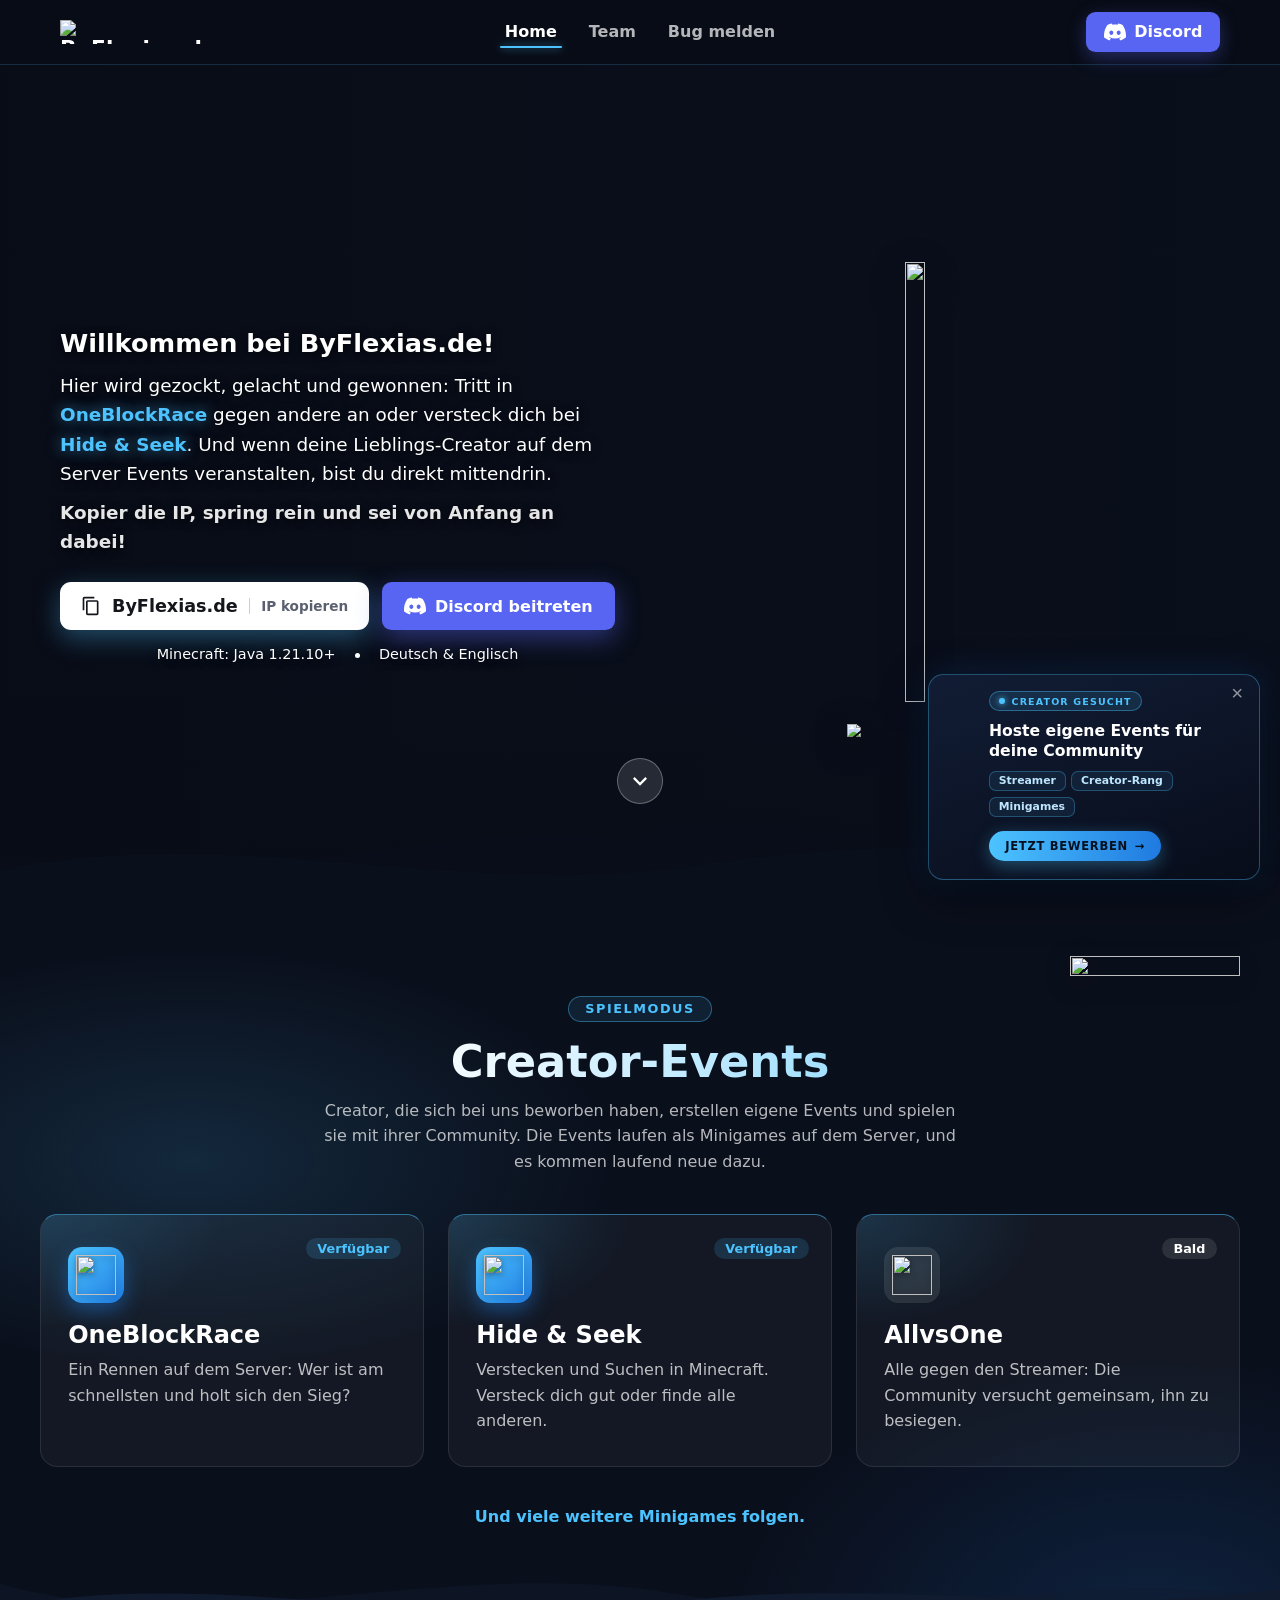
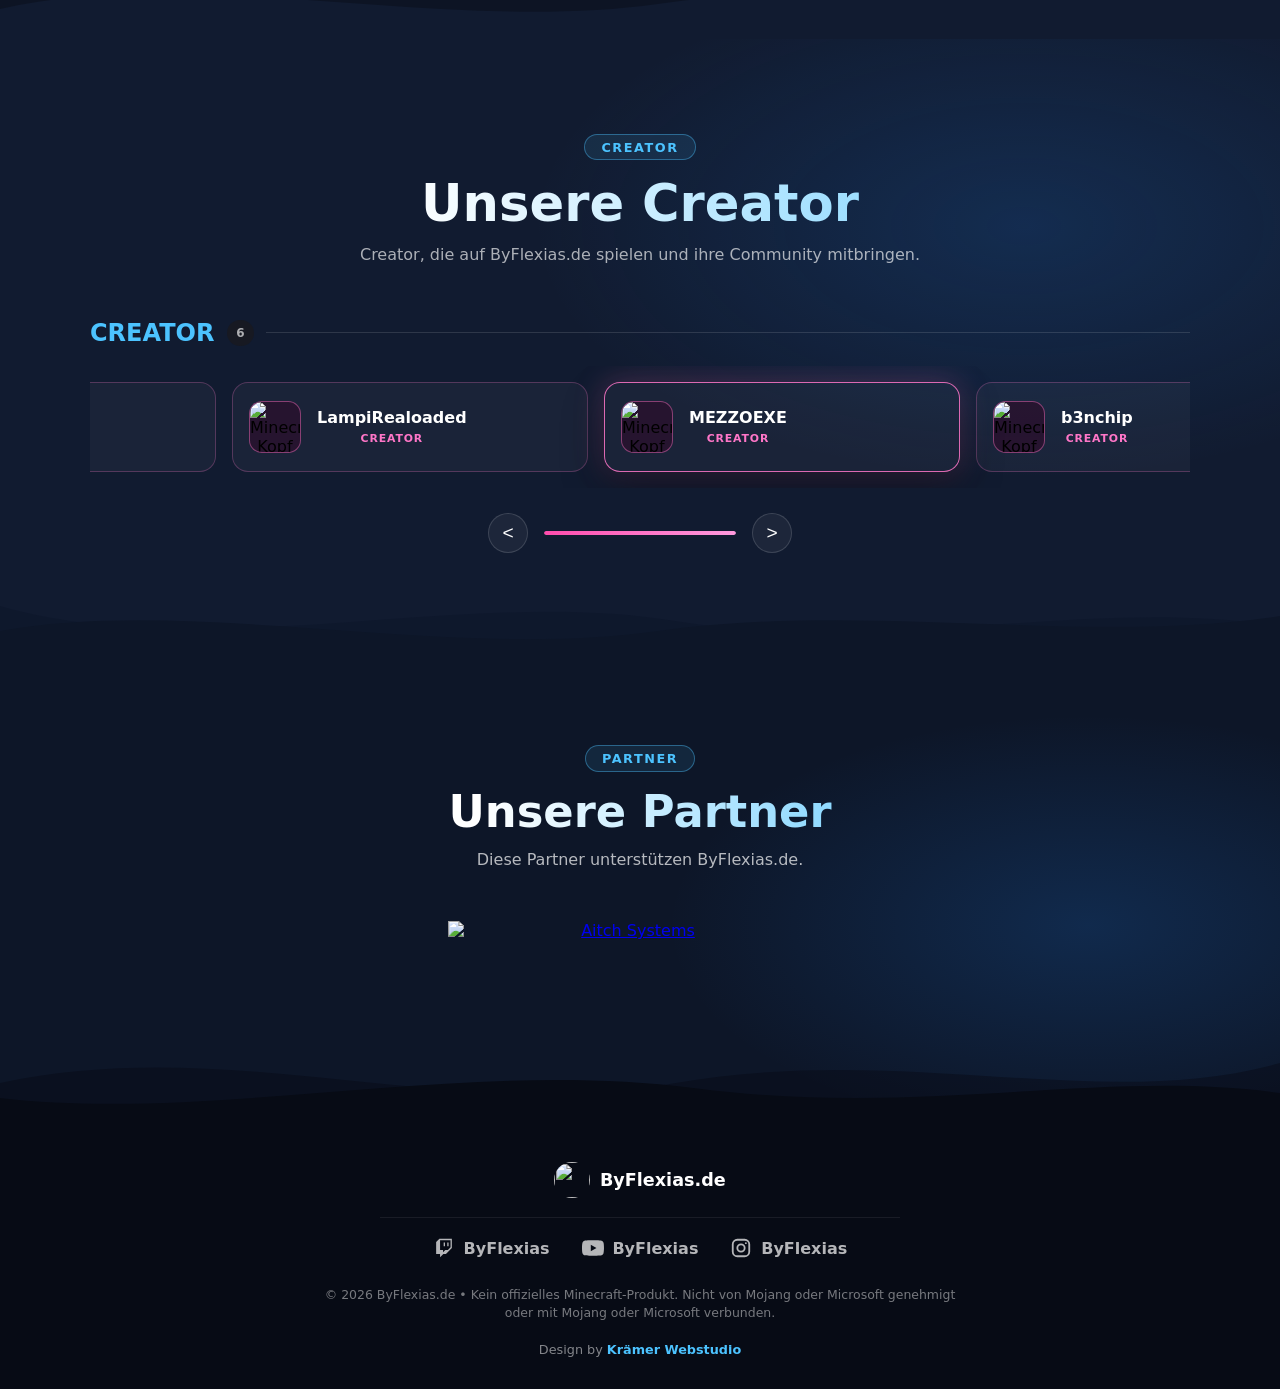
==== index.html @ d70a7f0b "Add files via upload" ====
<!DOCTYPE html>
<html lang="de">
<head>
    <meta charset="UTF-8">
    <meta name="viewport" content="width=device-width, initial-scale=1.0">
    <title>ByFlexias.de</title>
    <link rel="icon" type="image/png" href="assets/favicon.png">
    <link rel="stylesheet" href="style.css">
</head>
<body>
    <header class="navbar">
        <nav class="navbar-inner" aria-label="Hauptnavigation">
            <a class="navbar-brand" href="index.html">
                <img src="assets/wordmark.png" width="1024" height="146" alt="ByFlexias.de">
            </a>
            <button class="menu-button" type="button" aria-label="Menü öffnen" aria-expanded="false" aria-controls="mobile-navigation">
                <span></span>
                <span></span>
                <span></span>
            </button>
            <div class="mobile-menu" id="mobile-navigation">
                <ul class="nav-links">
                    <li><a href="index.html" aria-current="page">Home</a></li>
                    <li><a href="team.html">Team</a></li>
                    <li><a href="https://byflexias.de/bugs/report" target="_blank" rel="noopener noreferrer">Bug melden</a></li>
                </ul>
                <a class="discord-button" href="https://discord.gg/Vau8VKJvXy" target="_blank" rel="noopener noreferrer">
                    <svg viewBox="0 0 24 24" width="22" height="22" aria-hidden="true" focusable="false">
                        <path fill="currentColor" d="M20.317 4.3698a19.7913 19.7913 0 00-4.8851-1.5152.0741.0741 0 00-.0785.0371c-.211.3753-.4447.8648-.6083 1.2495-1.8447-.2762-3.68-.2762-5.4868 0-.1636-.3933-.4058-.8742-.6177-1.2495a.077.077 0 00-.0785-.037 19.7363 19.7363 0 00-4.8852 1.515.0699.0699 0 00-.0321.0277C.5334 9.0458-.319 13.5799.0992 18.0578a.0824.0824 0 00.0312.0561c2.0528 1.5076 4.0413 2.4228 5.9929 3.0294a.0777.0777 0 00.0842-.0276c.4616-.6304.8731-1.2952 1.226-1.9942a.076.076 0 00-.0416-.1057c-.6528-.2476-1.2743-.5495-1.8722-.8923a.077.077 0 01-.0076-.1277c.1258-.0943.2517-.1923.3718-.2914a.0743.0743 0 01.0776-.0105c3.9278 1.7933 8.18 1.7933 12.0614 0a.0739.0739 0 01.0785.0095c.1202.099.246.1981.3728.2924a.077.077 0 01-.0066.1276 12.2986 12.2986 0 01-1.873.8914.0766.0766 0 00-.0407.1067c.3604.698.7719 1.3628 1.225 1.9932a.076.076 0 00.0842.0286c1.961-.6067 3.9495-1.5219 6.0023-3.0294a.077.077 0 00.0313-.0552c.5004-5.177-.8382-9.6739-3.5485-13.6604a.061.061 0 00-.0312-.0286zM8.02 15.3312c-1.1825 0-2.1569-1.0857-2.1569-2.419 0-1.3332.9555-2.4189 2.157-2.4189 1.2108 0 2.1757 1.0952 2.1568 2.419 0 1.3332-.9555 2.4189-2.1569 2.4189zm7.9748 0c-1.1825 0-2.1569-1.0857-2.1569-2.419 0-1.3332.9554-2.4189 2.1569-2.4189 1.2108 0 2.1757 1.0952 2.1568 2.419 0 1.3332-.946 2.4189-2.1568 2.4189z"/>
                    </svg>
                    <span>Discord</span>
                </a>
            </div>
        </nav>
    </header>

    <section class="hero">
        <div class="hero-inner">
            <div class="hero-text">
                <div class="hero-lead">
                    <h1 class="lead-title">Willkommen bei ByFlexias.de!</h1>
                    <p>Hier wird gezockt, gelacht und gewonnen: Tritt in <b>OneBlockRace</b> gegen andere an oder
                    versteck dich bei <b>Hide &amp; Seek</b>. Und wenn deine Lieblings-Creator auf dem Server
                    Events veranstalten, bist du direkt mittendrin.</p>
                    <span>Kopier die IP, spring rein und sei von Anfang an dabei!</span>
                </div>
                <div class="hero-cta">
                <div class="hero-actions">
                    <button class="copy-button" type="button" data-copy="ByFlexias.de" aria-live="polite">
                        <svg viewBox="0 0 24 24" width="20" height="20" aria-hidden="true" focusable="false">
                            <path fill="currentColor" d="M16 1H4a2 2 0 00-2 2v14h2V3h12V1zm3 4H8a2 2 0 00-2 2v14a2 2 0 002 2h11a2 2 0 002-2V7a2 2 0 00-2-2zm0 16H8V7h11v14z"/>
                        </svg>
                        <span class="copy-label">ByFlexias.de</span>
                        <span class="copy-hint">IP kopieren</span>
                    </button>
                    <a class="discord-button discord-button-hero" href="https://discord.gg/Vau8VKJvXy" target="_blank" rel="noopener noreferrer">
                        <svg viewBox="0 0 24 24" width="22" height="22" aria-hidden="true" focusable="false">
                            <path fill="currentColor" d="M20.317 4.3698a19.7913 19.7913 0 00-4.8851-1.5152.0741.0741 0 00-.0785.0371c-.211.3753-.4447.8648-.6083 1.2495-1.8447-.2762-3.68-.2762-5.4868 0-.1636-.3933-.4058-.8742-.6177-1.2495a.077.077 0 00-.0785-.037 19.7363 19.7363 0 00-4.8852 1.515.0699.0699 0 00-.0321.0277C.5334 9.0458-.319 13.5799.0992 18.0578a.0824.0824 0 00.0312.0561c2.0528 1.5076 4.0413 2.4228 5.9929 3.0294a.0777.0777 0 00.0842-.0276c.4616-.6304.8731-1.2952 1.226-1.9942a.076.076 0 00-.0416-.1057c-.6528-.2476-1.2743-.5495-1.8722-.8923a.077.077 0 01-.0076-.1277c.1258-.0943.2517-.1923.3718-.2914a.0743.0743 0 01.0776-.0105c3.9278 1.7933 8.18 1.7933 12.0614 0a.0739.0739 0 01.0785.0095c.1202.099.246.1981.3728.2924a.077.077 0 01-.0066.1276 12.2986 12.2986 0 01-1.873.8914.0766.0766 0 00-.0407.1067c.3604.698.7719 1.3628 1.225 1.9932a.076.076 0 00.0842.0286c1.961-.6067 3.9495-1.5219 6.0023-3.0294a.077.077 0 00.0313-.0552c.5004-5.177-.8382-9.6739-3.5485-13.6604a.061.061 0 00-.0312-.0286zM8.02 15.3312c-1.1825 0-2.1569-1.0857-2.1569-2.419 0-1.3332.9555-2.4189 2.157-2.4189 1.2108 0 2.1757 1.0952 2.1568 2.419 0 1.3332-.9555 2.4189-2.1569 2.4189zm7.9748 0c-1.1825 0-2.1569-1.0857-2.1569-2.419 0-1.3332.9554-2.4189 2.1569-2.4189 1.2108 0 2.1757 1.0952 2.1568 2.419 0 1.3332-.946 2.4189-2.1568 2.4189z"/>
                        </svg>
                        <span>Discord beitreten</span>
                    </a>
                </div>
                <ul class="server-info">
                    <li>Minecraft: Java 1.21.10+</li>
                    <li>Deutsch &amp; Englisch</li>
                </ul>
                </div>
            </div>
            <img class="hero-skin" src="assets/skin.png" width="262" height="366" alt="">
        </div>
        <a class="scroll-hint" href="#spielmodi" aria-label="Zu den Spielmodi scrollen">
            <svg viewBox="0 0 24 24" width="28" height="28" aria-hidden="true"><path fill="currentColor" d="M7.4 8.6L12 13.2l4.6-4.6L18 10l-6 6-6-6z"/></svg>
        </a>
    </section>

    <section class="modes" id="spielmodi">
        <div class="wave" aria-hidden="true"><svg viewBox="0 0 1440 90" preserveAspectRatio="none"><path class="wave-back" d="M0 40 C240 100 480 0 720 30 C960 60 1200 90 1440 20 L1440 90 L0 90 Z"/><path d="M0 60 C260 10 520 90 780 55 C1040 20 1240 40 1440 65 L1440 90 L0 90 Z"/></svg></div>
        <div class="modes-inner reveal">
            <img class="modes-allay" src="assets/allay.png" width="240" height="240" alt="">
            <span class="modes-eyebrow">Spielmodus</span>
            <h2 class="modes-title">Creator-Events</h2>
            <p class="modes-sub">Creator, die sich bei uns beworben haben, erstellen eigene Events und spielen sie mit ihrer Community. Die Events laufen als Minigames auf dem Server, und es kommen laufend neue dazu.</p>
            <div class="modes-grid">
                <article class="mode-card reveal">
                    <div class="mode-icon"><img src="assets/icon-oneblockrace.png" width="40" height="40" alt=""></div>
                    <span class="mode-tag">Verfügbar</span>
                    <h3>OneBlockRace</h3>
                    <p>Ein Rennen auf dem Server: Wer ist am schnellsten und holt sich den Sieg?</p>
                </article>
                <article class="mode-card reveal">
                    <div class="mode-icon"><img src="assets/icon-hide-seek.png" width="40" height="40" alt=""></div>
                    <span class="mode-tag">Verfügbar</span>
                    <h3>Hide &amp; Seek</h3>
                    <p>Verstecken und Suchen in Minecraft. Versteck dich gut oder finde alle anderen.</p>
                </article>
                <article class="mode-card mode-card-soon reveal">
                    <div class="mode-icon"><img src="assets/icon-allvsone.png" width="40" height="40" alt=""></div>
                    <span class="mode-tag">Bald</span>
                    <h3>AllvsOne</h3>
                    <p>Alle gegen den Streamer: Die Community versucht gemeinsam, ihn zu besiegen.</p>
                </article>
            </div>
            <p class="modes-more">Und viele weitere Minigames folgen.</p>
        </div>
    </section>

    <section class="creator-section" id="creator">
        <div class="wave" aria-hidden="true"><svg viewBox="0 0 1440 90" preserveAspectRatio="none"><path class="wave-back" d="M0 35 C240 95 500 5 760 45 C1000 80 1220 15 1440 50 L1440 90 L0 90 Z"/><path d="M0 60 C220 15 500 85 740 55 C980 25 1220 70 1440 40 L1440 90 L0 90 Z"/></svg></div>
        <div class="creator-inner reveal">
            <span class="modes-eyebrow">Creator</span>
            <h2 class="creator-title">Unsere Creator</h2>
            <p class="creator-sub">Creator, die auf ByFlexias.de spielen und ihre Community mitbringen.</p>
            <div class="creator-group-head">
                <h3>Creator</h3>
                <span>6</span>
                <i></i>
            </div>
            <div class="creator-grid">
                <article class="creator-card reveal">
                    <img class="creator-avatar" src="https://minotar.net/helm/MEZZOEXE/64.png" width="64" height="64" alt="Minecraft-Kopf von MEZZOEXE" loading="lazy">
                    <div>
                        <h3>MEZZOEXE</h3>
                        <span class="creator-prefix">Creator</span>
                    </div>
                </article>
                <article class="creator-card reveal">
                    <img class="creator-avatar" src="https://minotar.net/helm/b3nchip/64.png" width="64" height="64" alt="Minecraft-Kopf von b3nchip" loading="lazy">
                    <div>
                        <h3>b3nchip</h3>
                        <span class="creator-prefix">Creator</span>
                    </div>
                </article>
                <article class="creator-card reveal">
                    <img class="creator-avatar" src="https://minotar.net/helm/El__Ron/64.png" width="64" height="64" alt="Minecraft-Kopf von El__Ron" loading="lazy">
                    <div>
                        <h3>El__Ron</h3>
                        <span class="creator-prefix">Creator</span>
                    </div>
                </article>
                <article class="creator-card reveal">
                    <img class="creator-avatar" src="https://minotar.net/helm/TV_Zumo/64.png" width="64" height="64" alt="Minecraft-Kopf von TV_Zumo" loading="lazy">
                    <div>
                        <h3>TV_Zumo</h3>
                        <span class="creator-prefix">Creator</span>
                    </div>
                </article>
                <article class="creator-card reveal">
                    <img class="creator-avatar" src="https://minotar.net/helm/valone7/64.png" width="64" height="64" alt="Minecraft-Kopf von valone7" loading="lazy">
                    <div>
                        <h3>valone7</h3>
                        <span class="creator-prefix">Creator</span>
                    </div>
                </article>
                <article class="creator-card reveal">
                    <img class="creator-avatar" src="https://minotar.net/helm/LampiRealoaded/64.png" width="64" height="64" alt="Minecraft-Kopf von LampiRealoaded" loading="lazy">
                    <div>
                        <h3>LampiRealoaded</h3>
                        <span class="creator-prefix">Creator</span>
                    </div>
                </article>
            </div>
            <div class="creator-controls" aria-label="Creator-Slider-Steuerung">
                <button class="creator-arrow creator-prev" type="button" aria-label="Vorherige Creator anzeigen">&lt;</button>
                <div class="creator-progress" role="progressbar" aria-label="Creator-Slider-Fortschritt" aria-valuemin="1" aria-valuemax="5" aria-valuenow="1">
                    <span class="creator-progress-fill"></span>
                </div>
                <button class="creator-arrow creator-next" type="button" aria-label="Nächste Creator anzeigen">&gt;</button>
            </div>
        </div>
    </section>

    <section class="aitch" id="partner">
        <div class="wave" aria-hidden="true"><svg viewBox="0 0 1440 90" preserveAspectRatio="none"><path class="wave-back" d="M0 30 C240 90 520 10 760 45 C1000 80 1220 20 1440 50 L1440 90 L0 90 Z"/><path d="M0 55 C220 20 500 85 740 55 C980 25 1220 70 1440 40 L1440 90 L0 90 Z"/></svg></div>
        <div class="aitch-inner reveal">
            <span class="modes-eyebrow">Partner</span>
            <h2 class="modes-title">Unsere Partner</h2>
            <p class="modes-sub">Diese Partner unterstützen ByFlexias.de.</p>
            <div class="partner-grid">
                <a class="partner-card" href="https://aitch.systems/a/ByFlexias" target="_blank" rel="noopener" aria-label="Aitch Systems">
                    <img src="assets/icon-aitch.png" width="4915" height="768" alt="Aitch Systems">
                </a>
            </div>
        </div>
    </section>

    <footer class="footer">
        <div class="wave" aria-hidden="true"><svg viewBox="0 0 1440 90" preserveAspectRatio="none"><path class="wave-back" d="M0 50 C260 0 500 90 760 50 C1020 10 1240 80 1440 30 L1440 90 L0 90 Z"/><path d="M0 65 C240 90 520 25 780 55 C1040 85 1240 35 1440 60 L1440 90 L0 90 Z"/></svg></div>
        <div class="footer-inner">
            <a class="footer-brand" href="index.html">
                <img src="assets/logo-192.png" width="36" height="36" alt="">
                <span>ByFlexias.de</span>
            </a>
            <!-- Profil-Links sind aus dem Namen ByFlexias abgeleitet, bitte prüfen -->
            <ul class="footer-social">
                <li><a href="https://www.twitch.tv/byflexias" target="_blank" rel="noopener" aria-label="Twitch: ByFlexias">
                    <svg viewBox="0 0 24 24" aria-hidden="true"><path fill="currentColor" d="M11.64 5.93h1.43v4.28h-1.43m3.93-4.28H17v4.28h-1.43M7 2L3.43 5.57v12.86h4.28V22l3.57-3.57h2.86L20.57 12V2m-1.43 9.29l-2.86 2.86h-2.86l-2.5 2.5v-2.5H7.71V3.43h11.43z"/></svg>
                    <span>ByFlexias</span></a></li>
                <li><a href="https://www.youtube.com/@ByFlexias" target="_blank" rel="noopener" aria-label="YouTube: ByFlexias">
                    <svg viewBox="0 0 24 24" aria-hidden="true"><path fill="currentColor" d="M23.5 6.2a3 3 0 0 0-2.1-2.1C19.5 3.6 12 3.6 12 3.6s-7.5 0-9.4.5A3 3 0 0 0 .5 6.2C0 8.1 0 12 0 12s0 3.9.5 5.8a3 3 0 0 0 2.1 2.1c1.9.5 9.4.5 9.4.5s7.5 0 9.4-.5a3 3 0 0 0 2.1-2.1c.5-1.9.5-5.8.5-5.8s0-3.9-.5-5.8zM9.6 15.6V8.4l6.2 3.6-6.2 3.6z"/></svg>
                    <span>ByFlexias</span></a></li>
                <li><a href="https://www.instagram.com/byflexias" target="_blank" rel="noopener" aria-label="Instagram: ByFlexias">
                    <svg viewBox="0 0 24 24" aria-hidden="true" fill="none" stroke="currentColor" stroke-width="2"><rect x="3" y="3" width="18" height="18" rx="5"/><circle cx="12" cy="12" r="4"/><circle cx="17.3" cy="6.7" r="1" fill="currentColor" stroke="none"/></svg>
                    <span>ByFlexias</span></a></li>
            </ul>
            <p class="footer-copy">&copy; 2026 ByFlexias.de &bull; Kein offizielles Minecraft-Produkt. Nicht von Mojang oder Microsoft genehmigt oder mit Mojang oder Microsoft verbunden.</p>
            <p class="footer-credit">Design by <a href="https://kraemer-webstudio.de" target="_blank" rel="noopener">Krämer Webstudio</a></p>
        </div>
    </footer>
    <aside class="promo" id="promo" role="dialog" aria-label="Creator gesucht" hidden>
        <img class="promo-skin" src="assets/promo-skin.png" width="287" height="392" alt="">
        <div class="promo-card">
            <button class="promo-close" type="button" aria-label="Schließen">&times;</button>
            <span class="promo-tag"><i></i>Creator gesucht</span>
            <h3 class="promo-title">Hoste eigene Events für deine Community</h3>
            <ul class="promo-chips">
                <li>Streamer</li>
                <li>Creator-Rang</li>
                <li>Minigames</li>
            </ul>
            <a class="promo-button" href="https://discord.gg/Vau8VKJvXy" target="_blank" rel="noopener noreferrer">Jetzt bewerben <span aria-hidden="true">&rarr;</span></a>
        </div>
    </aside>
    <script src="script.js"></script>
</body>
</html>
---- style.css ----
* {
    box-sizing: border-box;
}

body {
    margin: 0;
    min-height: 100vh;
    background: #14161c;
    font-family: "Segoe UI", system-ui, sans-serif;
}

.navbar {
    background: #0d0f14;
    border-bottom: 1px solid rgba(255, 255, 255, 0.08);
}

.navbar-inner {
    max-width: 1200px;
    margin: 0 auto;
    padding: 0.75rem 1.25rem;
    display: grid;
    grid-template-columns: 1fr auto 1fr;
    align-items: center;
    gap: 1rem;
}

.navbar-inner > .navbar-brand {
    justify-self: start;
}

.navbar-inner > .discord-button {
    justify-self: end;
}

.navbar-brand {
    display: inline-flex;
    align-items: center;
    gap: 0.7rem;
    color: #fff;
    text-decoration: none;
    font-size: 1.35rem;
    font-weight: 800;
    letter-spacing: 0.01em;
}

.navbar-brand img {
    display: block;
    width: 170px;
    height: auto;
}

.discord-button {
    display: inline-flex;
    align-items: center;
    gap: 0.55rem;
    padding: 0.55rem 1.1rem;
    border-radius: 0.6rem;
    background: #5865f2;
    color: #fff;
    text-decoration: none;
    font-weight: 700;
    transition: background 0.15s;
}

.discord-button:hover {
    background: #4752c4;
}

.hero-cta {
    display: flex;
    flex-direction: column;
    align-items: center;
    gap: 1rem;
}

.hero-actions {
    display: flex;
    flex-wrap: wrap;
    align-items: stretch;
    gap: 0.8rem;
}

.discord-button-hero {
    padding: 0.8rem 1.4rem;
    font-size: 1rem;
}

@media (max-width: 820px) {
    .hero-actions {
        justify-content: center;
    }
}

.navbar-brand:focus-visible,
.discord-button:focus-visible {
    outline: 2px solid #fff;
    outline-offset: 3px;
}

.hero {
    position: relative;
    min-height: calc(100vh - 65px);
    display: flex;
    align-items: center;
    overflow: hidden;
    background:
        linear-gradient(180deg, rgba(13, 15, 20, 0.35) 0%, rgba(13, 15, 20, 0.15) 50%, rgba(13, 15, 20, 0.55) 100%),
        url("assets/hero-bg.jpg") center / cover no-repeat;
}

.hero-inner {
    width: 100%;
    max-width: 1200px;
    margin: 0 auto;
    padding: 3rem 1.25rem;
    display: flex;
    align-items: center;
    justify-content: space-between;
    gap: 2rem;
}

.hero-text {
    display: flex;
    flex-direction: column;
    align-items: flex-start;
    gap: 1.6rem;
}

.hero-lead {
    max-width: 34rem;
    margin: 0;
    color: #fff;
    font-size: 1.15rem;
    line-height: 1.6;
    text-shadow: 0 2px 10px rgba(0, 0, 0, 0.75);
}

.lead-title {
    display: block;
    margin-bottom: 0.4rem;
    font-size: 1.6rem;
    font-weight: 800;
}

.hero-lead b {
    color: #4cc3ff;
    font-weight: 700;
}

.hero-lead span {
    display: block;
    margin-top: 0.6rem;
    font-weight: 700;
    color: rgba(255, 255, 255, 0.9);
}

.hero-lead > p {
    margin: 0;
}

.hero-skin {
    height: min(62vh, 440px);
    width: auto;
    filter: drop-shadow(0 14px 26px rgba(0, 0, 0, 0.55));
}

.copy-button {
    display: inline-flex;
    align-items: center;
    gap: 0.7rem;
    padding: 0.8rem 1.3rem;
    border: 0;
    border-radius: 0.7rem;
    background: #fff;
    color: #14161c;
    font: inherit;
    font-weight: 800;
    font-size: 1.1rem;
    cursor: pointer;
    box-shadow: 0 8px 22px rgba(0, 0, 0, 0.35);
    transition: transform 0.15s, background 0.15s;
}

.copy-button:hover {
    transform: translateY(-2px);
}

.copy-button.copied {
    background: #57f287;
}

.copy-hint {
    font-size: 0.85rem;
    font-weight: 600;
    color: #5b6070;
    padding-left: 0.7rem;
    border-left: 1px solid rgba(0, 0, 0, 0.2);
}

.copy-button.copied .copy-hint {
    color: #14361f;
}

.server-info {
    list-style: none;
    margin: 0;
    padding: 0;
    display: flex;
    flex-wrap: wrap;
    justify-content: center;
    gap: 0.4rem 1.2rem;
    font-size: 0.9rem;
    font-weight: 400;
    color: #fff;
    text-shadow: 0 2px 8px rgba(0, 0, 0, 0.7);
}

.server-info li + li::before {
    content: "";
    display: inline-block;
    width: 5px;
    height: 5px;
    margin-right: 1.2rem;
    vertical-align: middle;
    border-radius: 50%;
    background: #fff;
}

@media (max-width: 820px) {
    .server-info {
        justify-content: center;
    }
}

.copy-button:focus-visible {
    outline: 3px solid #fff;
    outline-offset: 3px;
}

@media (max-width: 820px) {
    .hero-inner {
        flex-direction: column;
        text-align: center;
    }

    .hero-text {
        align-items: center;
    }

    .hero-skin {
        height: 260px;
    }
}

@media (prefers-reduced-motion: reduce) {
    .copy-button {
        transition: none;
    }
}

@media (max-width: 420px) {
    .navbar-brand {
        font-size: 1.1rem;
    }

    .navbar .discord-button span {
        display: none;
    }

    .navbar .discord-button {
        padding: 0.6rem;
    }
}

.modes {
    padding: 5rem 1.5rem;
    background: #14161c;
}

.modes-inner {
    max-width: 1200px;
    margin: 0 auto;
    text-align: center;
}

.modes-title {
    margin: 0 0 0.6rem;
    font-size: 2rem;
    font-weight: 800;
    color: #fff;
}

.modes-sub {
    max-width: 36rem;
    margin: 0 auto 2.5rem;
    color: rgba(255, 255, 255, 0.7);
}

.modes-grid {
    display: grid;
    grid-template-columns: repeat(3, 1fr);
    gap: 1.5rem;
    text-align: left;
}

.mode-card {
    padding: 1.6rem;
    border-radius: 0.9rem;
    background: #1c1f27;
    border: 1px solid rgba(255, 255, 255, 0.08);
    border-top: 3px solid #4cc3ff;
    transition: transform 0.2s, border-color 0.2s;
}

.mode-card:hover {
    transform: translateY(-4px);
    border-color: rgba(76, 195, 255, 0.5);
}

.mode-card-soon {
    border-top-style: dashed;
}

.mode-card-soon .mode-tag {
    background: rgba(255, 255, 255, 0.1);
    color: #fff;
}

.modes-more {
    margin: 2rem 0 0;
    color: rgba(255, 255, 255, 0.7);
}

.mode-tag {
    display: inline-block;
    margin-bottom: 0.8rem;
    padding: 0.2rem 0.7rem;
    border-radius: 999px;
    background: rgba(76, 195, 255, 0.15);
    color: #4cc3ff;
    font-size: 0.8rem;
    font-weight: 700;
}

.mode-card h3 {
    margin: 0 0 0.5rem;
    font-size: 1.35rem;
    color: #fff;
}

.mode-card p {
    margin: 0;
    line-height: 1.6;
    color: rgba(255, 255, 255, 0.72);
}

@media (max-width: 820px) {
    .modes-grid {
        grid-template-columns: 1fr;
    }
}

@media (prefers-reduced-motion: reduce) {
    .mode-card {
        transition: none;
    }
}

/* ===== Design-Feinschliff ===== */
.nav-links {
    list-style: none;
    margin: 0;
    padding: 0;
    display: flex;
    justify-content: center;
    gap: 1.4rem;
}

.nav-links a {
    position: relative;
    display: block;
    padding: 0.5rem 0.3rem;
    color: rgba(255, 255, 255, 0.7);
    text-decoration: none;
    font-weight: 700;
    transition: color 0.2s;
}

.nav-links a::after {
    content: "";
    position: absolute;
    left: 0;
    right: 0;
    bottom: 0.1rem;
    height: 2px;
    border-radius: 2px;
    background: #4cc3ff;
    box-shadow: 0 0 8px rgba(76, 195, 255, 0.7);
    transform: scaleX(0);
    transform-origin: left;
    transition: transform 0.25s ease;
}

.nav-links a:hover,
.nav-links a[aria-current="page"] {
    color: #fff;
}

.nav-links a:hover::after,
.nav-links a[aria-current="page"]::after {
    transform: scaleX(1);
}

.nav-links a:focus-visible {
    outline: 2px solid #fff;
    outline-offset: 2px;
}

@media (max-width: 560px) {
    .nav-links {
        gap: 0.6rem;
    }

    .nav-links a {
        padding: 0.4rem 0.4rem;
        font-size: 0.9rem;
    }

}

.mobile-menu {
    display: contents;
}

.mobile-menu > .nav-links {
    justify-self: center;
}

.mobile-menu > .discord-button {
    justify-self: end;
}

.menu-button {
    display: none;
}

@media (max-width: 680px) {
    .navbar {
        position: relative;
        z-index: 10;
    }

    .navbar-inner {
        position: relative;
        grid-template-columns: 1fr auto;
        gap: 0.75rem;
        padding: 0.75rem 1rem;
    }

    .menu-button {
        display: flex;
        width: 44px;
        height: 44px;
        flex-direction: column;
        align-items: center;
        justify-content: center;
        gap: 5px;
        padding: 8px;
        border: 1px solid rgba(255, 255, 255, 0.14);
        border-radius: 0.6rem;
        background: rgba(255, 255, 255, 0.05);
        color: #fff;
        cursor: pointer;
    }

    .menu-button span {
        display: block;
        width: 22px;
        height: 2px;
        border-radius: 2px;
        background: currentColor;
        transition: transform 0.2s, opacity 0.2s;
    }

    .menu-button[aria-expanded="true"] span:first-child {
        transform: translateY(7px) rotate(45deg);
    }

    .menu-button[aria-expanded="true"] span:nth-child(2) {
        opacity: 0;
    }

    .menu-button[aria-expanded="true"] span:last-child {
        transform: translateY(-7px) rotate(-45deg);
    }

    .menu-button:focus-visible,
    .mobile-menu a:focus-visible {
        outline: 2px solid #4cc3ff;
        outline-offset: 3px;
    }

    .mobile-menu {
        position: absolute;
        top: calc(100% + 0.5rem);
        right: 1rem;
        left: 1rem;
        z-index: 20;
        display: none;
        flex-direction: column;
        gap: 0.65rem;
        padding: 0.75rem;
        border: 1px solid rgba(255, 255, 255, 0.14);
        border-radius: 0.8rem;
        background: rgba(13, 15, 20, 0.98);
        box-shadow: 0 16px 36px rgba(0, 0, 0, 0.4);
    }

    .mobile-menu.is-open {
        display: flex;
    }

    .mobile-menu .nav-links {
        flex-direction: column;
        gap: 0.25rem;
    }

    .mobile-menu .nav-links a {
        padding: 0.7rem 0.75rem;
        border-radius: 0.5rem;
    }

    .mobile-menu .nav-links a[aria-current="page"] {
        background: rgba(76, 195, 255, 0.12);
    }

    .mobile-menu .nav-links a::after {
        display: none;
    }

    .mobile-menu .discord-button {
        justify-content: center;
        width: 100%;
    }

    .mobile-menu .discord-button span {
        display: inline;
    }
}

:root {
    --blue: #4cc3ff;
    --blue-deep: #1f7ae0;
    --bg: #0a0f1c;
    --card: rgba(255, 255, 255, 0.04);
}

html {
    scroll-behavior: smooth;
}

body {
    background: var(--bg);
}

.navbar {
    position: sticky;
    top: 0;
    z-index: 10;
    background: #080c16;
    border-bottom: 1px solid rgba(76, 195, 255, 0.18);
}

.navbar-brand img {
    box-shadow: none;
}

.discord-button {
    box-shadow: 0 6px 18px rgba(88, 101, 242, 0.35);
}

.discord-button:hover {
    transform: translateY(-2px);
}

.hero {
    background:
        linear-gradient(90deg, rgba(8, 12, 22, 0.78) 0%, rgba(8, 12, 22, 0.35) 55%, rgba(8, 12, 22, 0.1) 100%),
        linear-gradient(180deg, rgba(8, 12, 22, 0) 70%, rgba(8, 12, 22, 0.55) 100%),
        url("assets/hero-bg.jpg") center / cover no-repeat;
}

.hero-skin {
    position: relative;
    filter: drop-shadow(0 10px 18px rgba(0, 0, 0, 0.45));
}

.hero-lead b {
    text-shadow: 0 0 14px rgba(76, 195, 255, 0.55);
}

.copy-button {
    box-shadow: 0 8px 26px rgba(76, 195, 255, 0.35);
}

.copy-button:hover {
    box-shadow: 0 10px 32px rgba(76, 195, 255, 0.55);
}

.discord-button-hero {
    box-shadow: 0 8px 26px rgba(88, 101, 242, 0.45);
}

.scroll-hint {
    position: absolute;
    left: 50%;
    bottom: 6rem;
    transform: translateX(-50%);
    display: grid;
    place-items: center;
    width: 46px;
    height: 46px;
    border-radius: 50%;
    color: #fff;
    background: rgba(255, 255, 255, 0.12);
    border: 1px solid rgba(255, 255, 255, 0.3);
}

.scroll-hint svg {
    transition: transform 0.2s ease;
}

.scroll-hint:hover {
    background: rgba(76, 195, 255, 0.35);
}

.scroll-hint:hover svg {
    transform: translateY(3px);
}

.modes {
    position: relative;
    padding: 6rem 1.5rem 7rem;
    background:
        radial-gradient(600px 300px at 15% 260px, rgba(76, 195, 255, 0.14), transparent 70%),
        radial-gradient(600px 400px at 90% 100%, rgba(31, 122, 224, 0.18), transparent 70%),
        var(--bg);
}

.footer {
    position: relative;
    margin-top: 0;
    padding: 2.5rem 1.5rem 2rem;
    background: #070b15;
}

.footer-inner {
    max-width: 1200px;
    margin: 0 auto;
    display: flex;
    flex-direction: column;
    align-items: center;
    gap: 1.2rem;
    text-align: center;
}

.footer-brand {
    display: inline-flex;
    align-items: center;
    gap: 0.6rem;
    font-weight: 800;
    font-size: 1.1rem;
    color: #fff;
    text-decoration: none;
}

.footer-brand img {
    border-radius: 50%;
}

.footer-links {
    display: flex;
    flex-wrap: wrap;
    justify-content: center;
    gap: 1.8rem;
    margin: 0;
    padding: 0;
    list-style: none;
}

.footer-links a {
    position: relative;
    padding-bottom: 3px;
    color: rgba(255, 255, 255, 0.7);
    text-decoration: none;
    font-weight: 600;
    transition: color 0.2s;
}

.footer-links a::after {
    content: "";
    position: absolute;
    left: 0;
    bottom: 0;
    width: 100%;
    height: 2px;
    background: var(--blue);
    transform: scaleX(0);
    transform-origin: left;
    transition: transform 0.25s;
}

.footer-links a:hover {
    color: #fff;
}

.footer-links a:hover::after {
    transform: scaleX(1);
}

.footer-social {
    display: flex;
    flex-wrap: wrap;
    justify-content: center;
    gap: 0.8rem 2rem;
    margin: 0;
    padding: 1.2rem 0 0.2rem;
    list-style: none;
    border-top: 1px solid rgba(255, 255, 255, 0.07);
    width: min(520px, 100%);
}

.footer-social a {
    display: inline-flex;
    align-items: center;
    gap: 0.55rem;
    color: rgba(255, 255, 255, 0.7);
    text-decoration: none;
    font-weight: 600;
    transition: color 0.2s, transform 0.2s;
}

.footer-social svg {
    width: 22px;
    height: 22px;
    transition: color 0.2s, filter 0.2s;
}

.footer-social a:hover {
    color: #fff;
    transform: translateY(-2px);
}

.footer-social a:hover svg {
    color: var(--blue);
    filter: drop-shadow(0 0 8px rgba(76, 195, 255, 0.6));
}

.footer-copy {
    margin: 0;
    max-width: 640px;
    font-size: 0.78rem;
    line-height: 1.5;
    color: rgba(255, 255, 255, 0.45);
}

.footer-credit {
    margin: 0;
    font-size: 0.8rem;
    color: rgba(255, 255, 255, 0.5);
}

.footer-credit a {
    color: var(--blue);
    text-decoration: none;
    font-weight: 700;
    transition: color 0.2s;
}

.footer-credit a:hover {
    color: #fff;
}

/* Promo-Karte */
.promo {
    position: fixed;
    right: 1.5rem;
    bottom: 1.5rem;
    z-index: 50;
    width: min(480px, calc(100vw - 2rem));
    padding-left: 90px;
    zoom: 0.85;
    opacity: 0;
    transform: translateY(30px);
    transition: opacity 0.4s, transform 0.4s;
}

.promo[hidden] { display: none; }

.promo.show {
    opacity: 1;
    transform: none;
}

.promo-skin {
    position: absolute;
    left: -6px;
    bottom: 0;
    width: 135px;
    height: auto;
    z-index: 1;
    pointer-events: none;
    filter: drop-shadow(0 8px 18px rgba(0, 0, 0, 0.5));
}

.promo-card {
    position: relative;
    padding: 1.2rem 1.4rem 1.3rem 4.4rem;
    margin-left: 0;
    border-radius: 18px;
    border: 1px solid rgba(76, 195, 255, 0.35);
    background: linear-gradient(160deg, rgba(18, 30, 54, 0.96), rgba(8, 13, 26, 0.96));
    box-shadow: 0 18px 50px rgba(0, 0, 0, 0.55), 0 0 40px rgba(31, 122, 224, 0.2);
}

.promo-close {
    position: absolute;
    top: 0.5rem;
    right: 0.7rem;
    width: 28px;
    height: 28px;
    border: 0;
    background: none;
    color: rgba(255, 255, 255, 0.55);
    font-size: 1.5rem;
    line-height: 1;
    cursor: pointer;
    transition: color 0.2s;
}

.promo-close:hover { color: #fff; }

.promo-tag {
    display: inline-flex;
    align-items: center;
    gap: 0.45rem;
    padding: 0.25rem 0.7rem;
    border-radius: 999px;
    border: 1px solid rgba(76, 195, 255, 0.4);
    background: rgba(76, 195, 255, 0.12);
    color: var(--blue);
    font-size: 0.7rem;
    font-weight: 800;
    letter-spacing: 0.12em;
    text-transform: uppercase;
}

.promo-tag i {
    width: 7px;
    height: 7px;
    border-radius: 50%;
    background: var(--blue);
    box-shadow: 0 0 8px var(--blue);
}

.promo-title {
    margin: 0.7rem 2rem 0.7rem 0;
    font-size: 1.15rem;
    line-height: 1.3;
    color: #fff;
}

.promo-chips {
    display: flex;
    flex-wrap: wrap;
    gap: 0.4rem;
    margin: 0 0 1rem;
    padding: 0;
    list-style: none;
}

.promo-chips li {
    padding: 0.2rem 0.65rem;
    border-radius: 8px;
    border: 1px solid rgba(76, 195, 255, 0.3);
    background: rgba(76, 195, 255, 0.08);
    color: #bfe6ff;
    font-size: 0.8rem;
    font-weight: 600;
}

.promo-button {
    display: inline-flex;
    align-items: center;
    gap: 0.5rem;
    padding: 0.6rem 1.2rem;
    border-radius: 999px;
    background: linear-gradient(90deg, var(--blue), var(--blue-deep));
    color: #04101f;
    font-size: 0.85rem;
    font-weight: 800;
    letter-spacing: 0.06em;
    text-transform: uppercase;
    text-decoration: none;
    box-shadow: 0 6px 20px rgba(76, 195, 255, 0.35);
    transition: transform 0.2s, box-shadow 0.2s;
}

.promo-button:hover {
    transform: translateY(-2px);
    box-shadow: 0 10px 26px rgba(76, 195, 255, 0.5);
}

@media (max-width: 560px) {
    .promo { right: 1rem; bottom: 1rem; padding-left: 0; }
    .promo-skin { display: none; }
    .promo-card { margin-left: 0; padding-left: 1.3rem; }
}

@media (prefers-reduced-motion: reduce) {
    .promo { transition: none; }
}

/* Wellen-Übergänge: Die Farbe der jeweiligen Sektion schwappt in die vorherige hinein */
.wave {
    position: absolute;
    left: 0;
    right: 0;
    top: -89px;
    height: 90px;
    overflow: hidden;
    pointer-events: none;
    color: var(--bg);
}

.aitch .wave { color: #0d1628; }
.footer .wave { color: #070b15; }

.wave svg {
    display: block;
    width: 100%;
    height: 100%;
    fill: currentColor;
}

.wave .wave-back {
    opacity: 0.45;
}

@media (max-width: 560px) {
    .wave { height: 50px; top: -49px; }
}

.aitch {
    position: relative;
    padding: 5rem 1.5rem 8.5rem;
    text-align: center;
    background:
        radial-gradient(600px 300px at 85% 260px, rgba(31, 122, 224, 0.2), transparent 70%),
        #0d1628;
}

.aitch-inner {
    max-width: 800px;
    margin: 0 auto;
}

.partner-grid {
    display: flex;
    flex-wrap: wrap;
    justify-content: center;
    gap: 1.5rem;
    margin-top: 2.5rem;
}

.partner-card {
    display: flex;
    align-items: center;
    justify-content: center;
    width: min(380px, 100%);
    padding: 0.5rem;
    border: 0;
    background: none;
    transition: transform 0.25s, filter 0.25s;
}

.partner-card:hover {
    transform: translateY(-5px);
    filter: drop-shadow(0 8px 24px rgba(31, 122, 224, 0.5));
}

.partner-card img {
    width: 100%;
    height: auto;
    /* Die Punkte rechts am Logo wirken optisch schwer, deshalb leicht nach links */
    transform: translateX(-10px);
}

.creator-section {
    position: relative;
    padding: 6rem 1.5rem 7rem;
    background:
        radial-gradient(700px 360px at 80% 30%, rgba(31, 122, 224, 0.18), transparent 70%),
        #111b30;
}

.creator-section .wave {
    color: #111b30;
}

.creator-inner {
    max-width: 1220px;
    margin: 0 auto;
    text-align: center;
}

.creator-title {
    margin: 0 0 0.55rem;
    font-size: clamp(2.2rem, 5vw, 3.2rem);
    font-weight: 900;
    text-align: center;
    background: linear-gradient(90deg, #fff 30%, var(--blue));
    -webkit-background-clip: text;
    background-clip: text;
    color: transparent;
}

.creator-sub {
    margin: 0 auto;
    max-width: 40rem;
    color: rgba(255, 255, 255, 0.65);
    line-height: 1.6;
    text-align: center;
}

.creator-group-head {
    display: flex;
    align-items: center;
    gap: 0.8rem;
    max-width: 1100px;
    margin: 3.2rem auto 1.2rem;
    text-align: left;
}

.creator-group-head h3 {
    margin: 0;
    color: var(--blue);
    font-size: 1.5rem;
    text-transform: uppercase;
}

.creator-group-head > span {
    display: grid;
    width: 1.65rem;
    height: 1.65rem;
    place-items: center;
    border-radius: 999px;
    background: #171922;
    color: rgba(255, 255, 255, 0.65);
    font-size: 0.75rem;
    font-weight: 700;
}

.creator-group-head i {
    height: 1px;
    flex: 1;
    background: rgba(255, 255, 255, 0.12);
}

.creator-grid {
    display: flex;
    flex-wrap: nowrap;
    justify-content: flex-start;
    gap: 1rem;
    max-width: 1100px;
    margin: 0 auto;
    padding: 1rem 0;
    overflow-x: auto;
    scrollbar-width: none;
    transition: height 0.25s ease;
}

.creator-grid::-webkit-scrollbar {
    display: none;
}

.creator-card {
    --rank: 255, 118, 200;
    position: relative;
    flex: 0 0 calc((100% - 2rem) / 3);
    width: 100%;
    max-width: none;
    min-height: 90px;
    display: flex;
    align-items: center;
    gap: 1rem;
    padding: 0.95rem 1rem;
    overflow: hidden;
    border: 1px solid rgba(var(--rank), 0.25);
    border-radius: 1rem;
    background: var(--card);
    transition: border-color 0.25s, background 0.25s, box-shadow 0.25s;
}

.creator-card.is-active {
    border-color: rgba(var(--rank), 0.85);
    box-shadow: 0 18px 40px rgba(0, 0, 0, 0.4), 0 0 30px rgba(var(--rank), 0.25);
    z-index: 1;
}

.creator-card:hover {
    transform: translateY(-3px);
    border-color: rgba(var(--rank), 0.8);
    box-shadow: 0 18px 40px rgba(0, 0, 0, 0.4), 0 0 30px rgba(var(--rank), 0.22);
}

.creator-avatar {
    flex: 0 0 auto;
    width: 52px;
    height: 52px;
    border: 1px solid rgba(var(--rank), 0.45);
    border-radius: 0.8rem;
    background: rgba(42, 18, 46, 0.85);
    image-rendering: pixelated;
}

.creator-card > div {
    min-width: 0;
}

.creator-prefix {
    display: inline-block;
    margin-top: 0.35rem;
    color: #ff76c8;
    font-size: 0.68rem;
    font-weight: 800;
    letter-spacing: 0.08em;
    text-transform: uppercase;
}

.creator-card h3 {
    margin: 0;
    color: #fff;
    font-size: 1rem;
    white-space: nowrap;
}

.creator-controls {
    display: flex;
    align-items: center;
    justify-content: center;
    gap: 1rem;
    max-width: 22rem;
    margin: 1.6rem auto 0;
}

.creator-arrow {
    display: grid;
    width: 2.5rem;
    height: 2.5rem;
    flex: 0 0 auto;
    place-items: center;
    border: 1px solid rgba(255, 255, 255, 0.14);
    border-radius: 999px;
    background: rgba(255, 255, 255, 0.05);
    color: #fff;
    font-size: 1.2rem;
    cursor: pointer;
    transition: background 0.2s, border-color 0.2s, transform 0.2s;
}

.creator-arrow:hover {
    border-color: rgba(255, 118, 200, 0.65);
    background: rgba(255, 118, 200, 0.15);
    transform: translateY(-2px);
}

.creator-progress {
    position: relative;
    width: 12rem;
    height: 4px;
    overflow: hidden;
    border-radius: 999px;
    background: rgba(255, 255, 255, 0.12);
}

.creator-progress-fill {
    display: block;
    width: 0;
    height: 100%;
    border-radius: inherit;
    background: linear-gradient(90deg, #ff4cad, #ff9add);
}

@media (max-width: 520px) {
    .creator-grid {
        padding-inline: 0;
    }

    .creator-card {
        flex-basis: 100%;
        max-width: none;
    }

    .creator-card.is-active {
        transform: none;
    }

    .creator-controls {
        max-width: 18rem;
    }

    .creator-progress {
        width: 8rem;
    }
}

.page-section {
    min-height: calc(100vh - 65px);
    padding: 6rem 1.5rem;
    background:
        radial-gradient(600px 300px at 15% 0%, rgba(76, 195, 255, 0.14), transparent 70%),
        radial-gradient(600px 400px at 90% 100%, rgba(31, 122, 224, 0.18), transparent 70%),
        var(--bg);
}

.modes-inner {
    position: relative;
}

.modes-allay {
    position: absolute;
    top: -2.5rem;
    right: 0;
    width: 170px;
    height: auto;
    pointer-events: none;
    image-rendering: pixelated;
    filter: drop-shadow(0 6px 12px rgba(0, 0, 0, 0.35));
}

@media (max-width: 1100px) {
    .modes-allay {
        position: static;
        display: block;
        margin: 0 auto 0.5rem;
        width: 110px;
    }
}

.modes-eyebrow {
    display: inline-block;
    margin-bottom: 0.8rem;
    padding: 0.3rem 1rem;
    border-radius: 999px;
    border: 1px solid rgba(76, 195, 255, 0.4);
    background: rgba(76, 195, 255, 0.1);
    color: var(--blue);
    font-size: 0.8rem;
    font-weight: 700;
    letter-spacing: 0.12em;
    text-transform: uppercase;
}

.modes-title {
    font-size: clamp(2rem, 4vw, 2.8rem);
    background: linear-gradient(90deg, #fff 30%, var(--blue));
    -webkit-background-clip: text;
    background-clip: text;
    color: transparent;
}

.modes-sub {
    max-width: 40rem;
    line-height: 1.6;
}

.mode-card {
    position: relative;
    padding: 2rem 1.7rem;
    border-radius: 1.1rem;
    background: var(--card);
    border: 1px solid rgba(255, 255, 255, 0.1);
    border-top: 1px solid rgba(76, 195, 255, 0.5);
    overflow: hidden;
}

.mode-card::before {
    content: "";
    position: absolute;
    inset: 0;
    background: radial-gradient(260px 160px at 0% 0%, rgba(76, 195, 255, 0.16), transparent 70%);
    pointer-events: none;
}

.mode-card:hover {
    transform: translateY(-6px);
    border-color: rgba(76, 195, 255, 0.7);
    box-shadow: 0 18px 40px rgba(0, 0, 0, 0.4), 0 0 30px rgba(76, 195, 255, 0.18);
}

.mode-icon {
    display: grid;
    place-items: center;
    width: 56px;
    height: 56px;
    margin-bottom: 1.1rem;
    border-radius: 0.9rem;
    color: #fff;
    background: linear-gradient(135deg, var(--blue), var(--blue-deep));
    box-shadow: 0 8px 20px rgba(31, 122, 224, 0.45);
}

.mode-icon img {
    display: block;
    image-rendering: pixelated;
    filter: drop-shadow(0 2px 3px rgba(0, 0, 0, 0.4));
}

.mode-card-soon .mode-icon {
    background: rgba(255, 255, 255, 0.1);
    box-shadow: none;
}

.mode-tag {
    position: absolute;
    top: 1.4rem;
    right: 1.4rem;
    margin: 0;
}

.mode-card h3 {
    font-size: 1.5rem;
}

.modes-more {
    margin-top: 2.5rem;
    font-weight: 600;
    color: var(--blue);
}

/* Team-Seite */
.team-page {
    text-align: center;
}

.team-page .modes-sub {
    margin-left: auto;
    margin-right: auto;
}

.team-updated {
    margin: -1.5rem auto 0;
    color: var(--blue);
    font-size: 0.78rem;
    font-weight: 700;
    letter-spacing: 0.05em;
    text-transform: uppercase;
}

.team-overview {
    display: grid;
    grid-template-columns: repeat(2, minmax(0, 170px));
    justify-content: center;
    gap: 1rem;
    margin: 2.5rem auto 0;
}

.team-overview-card {
    display: flex;
    flex-direction: column;
    gap: 0.25rem;
    padding: 1rem 0.75rem;
    border: 1px solid rgba(76, 195, 255, 0.25);
    border-radius: 0.9rem;
    background: var(--card);
    box-shadow: inset 0 1px 0 rgba(255, 255, 255, 0.05);
}

.team-overview-card strong {
    color: var(--blue);
    font-size: 1.8rem;
    line-height: 1;
}

.team-overview-card span {
    color: #aeb9ce;
    font-size: 0.78rem;
    font-weight: 700;
    text-transform: uppercase;
}

@media (max-width: 520px) {
    .team-overview {
        grid-template-columns: repeat(2, minmax(0, 1fr));
        gap: 0.5rem;
    }

    .team-overview-card {
        padding: 0.8rem 0.35rem;
    }

    .team-overview-card strong {
        font-size: 1.5rem;
    }

    .team-overview-card span {
        font-size: 0.65rem;
    }
}

.team-group {
    margin-top: 3.5rem;
}

.team-group-head {
    display: flex;
    align-items: center;
    gap: 1rem;
    max-width: 1100px;
    margin: 0 auto 1.8rem;
    text-align: left;
}

.team-group-title {
    margin: 0;
    font-size: 2rem;
    font-weight: 900;
    color: #fff;
}

.team-group-count {
    display: inline-grid;
    place-items: center;
    min-width: 2.1rem;
    height: 2.1rem;
    padding: 0 0.6rem;
    border-radius: 999px;
    background: rgba(255, 255, 255, 0.06);
    border: 1px solid rgba(255, 255, 255, 0.1);
    font-size: 0.85rem;
    font-weight: 700;
    color: #cfd8ea;
}

.team-group-line {
    flex: 1;
    height: 1px;
    background: linear-gradient(90deg, rgba(255, 255, 255, 0.22), transparent);
}

.team-group-desc {
    margin: 0;
    font-size: 0.95rem;
    color: #8d98ae;
    text-align: right;
}

@media (max-width: 760px) {
    .team-group-head { flex-wrap: wrap; }
    .team-group-line { display: none; }
    .team-group-desc { flex-basis: 100%; text-align: left; }
}

.team-grid {
    display: grid;
    grid-template-columns: repeat(auto-fill, 200px);
    justify-content: start;
    gap: 1.2rem;
    max-width: 1100px;
    margin: 0 auto;
}

.team-card {
    /* Rangfarbe als RGB-Tripel, Admin = Rot */
    --rank: 220, 50, 50;
    position: relative;
    padding: 3rem 0.8rem 0.9rem;
    border-radius: 1rem;
    background: var(--card);
    border: 1px solid rgba(var(--rank), 0.25);
    border-top: 1px solid rgba(var(--rank), 0.6);
    overflow: hidden;
    transition: transform 0.25s, border-color 0.25s, box-shadow 0.25s;
}

.team-card-dev { --rank: 255, 85, 85; }

.team-card::before {
    content: "";
    position: absolute;
    inset: 0;
    background: radial-gradient(220px 180px at 50% 35%, rgba(var(--rank), 0.2), transparent 70%);
    pointer-events: none;
}

.team-card:hover {
    transform: translateY(-6px);
    border-color: rgba(var(--rank), 0.75);
    box-shadow: 0 18px 40px rgba(0, 0, 0, 0.4), 0 0 30px rgba(var(--rank), 0.22);
}

.team-role {
    position: absolute;
    top: 0.8rem;
    left: 50%;
    z-index: 2;
    zoom: 0.75;
    width: 93px;
    height: auto;
    transform: translateX(-50%);
    image-rendering: pixelated;
}

.team-role-wide {
    width: 165px;
}

.team-role-medium {
    width: 129px;
}

.team-skin {
    position: relative;
    display: block;
    width: 160px;
    max-width: 100%;
    height: auto;
    margin: 0 auto 1rem;
    image-rendering: pixelated;
    filter: drop-shadow(0 10px 14px rgba(0, 0, 0, 0.5));
}

.team-card h3 {
    position: relative;
    display: block;
    margin: 0.3rem 0.3rem 0;
    padding: 0.45rem 0.6rem;
    border-radius: 0.6rem;
    border: 1px solid rgba(var(--rank), 0.55);
    background: linear-gradient(180deg, rgba(var(--rank), 0.22), rgba(var(--rank), 0.1));
    box-shadow: inset 0 1px 0 rgba(255, 255, 255, 0.08), 0 0 14px rgba(var(--rank), 0.15);
    font-size: 1rem;
    color: #fff;
}


@media (max-width: 960px) {
    .team-grid { justify-content: center; }
}

@media (max-width: 480px) {
    .team-grid { justify-content: center; }
}

.js-reveal .reveal {
    opacity: 0;
    transform: translateY(28px);
    transition: opacity 0.7s ease, transform 0.7s ease;
}

.js-reveal .reveal.visible {
    opacity: 1;
    transform: none;
}

.js-reveal .mode-card.visible:hover {
    transform: translateY(-6px);
}

@media (prefers-reduced-motion: reduce) {
    .js-reveal .reveal {
        opacity: 1;
        transform: none;
        transition: none;
    }
}

@media (max-width: 820px) {
    .hero {
        background:
            linear-gradient(180deg, rgba(8, 12, 22, 0.6) 0%, rgba(8, 12, 22, 0.3) 60%, var(--bg) 100%),
            url("assets/hero-bg.jpg") center / cover no-repeat;
    }

    .scroll-hint {
        display: none;
    }
}
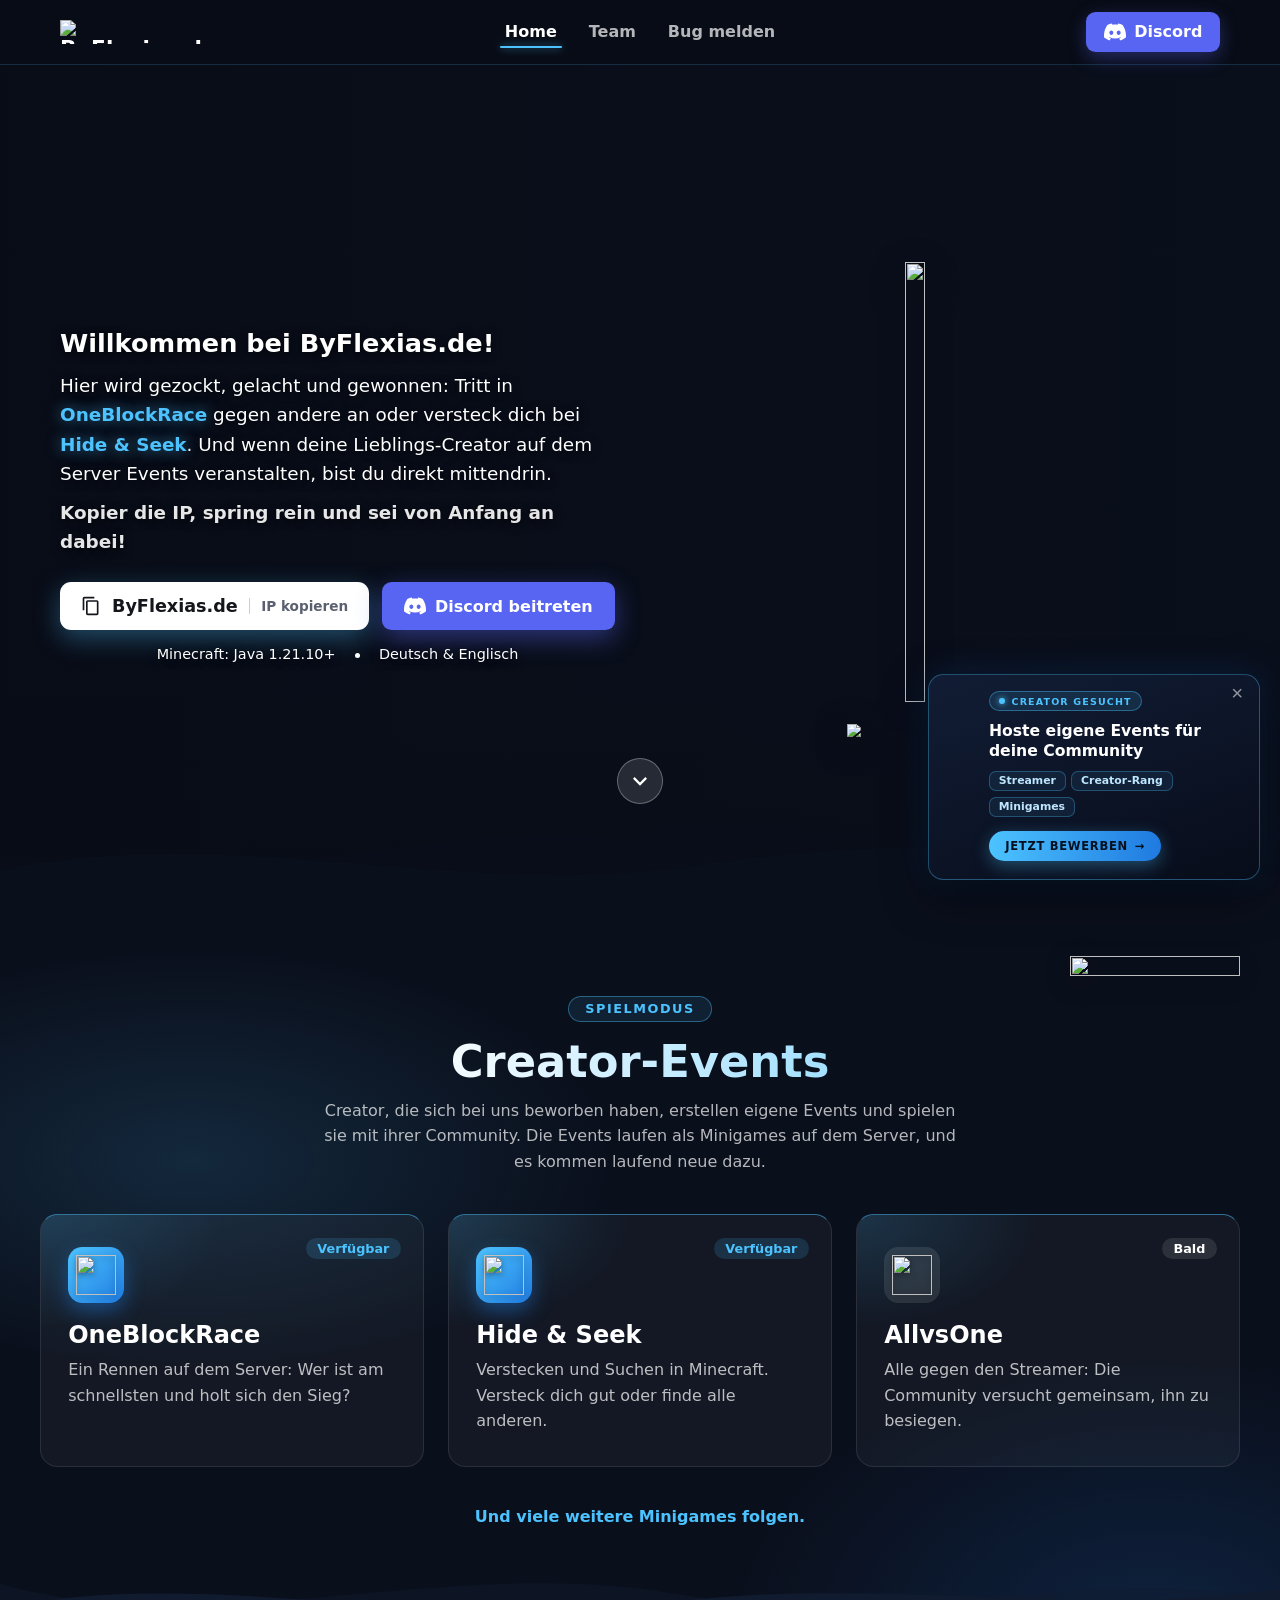
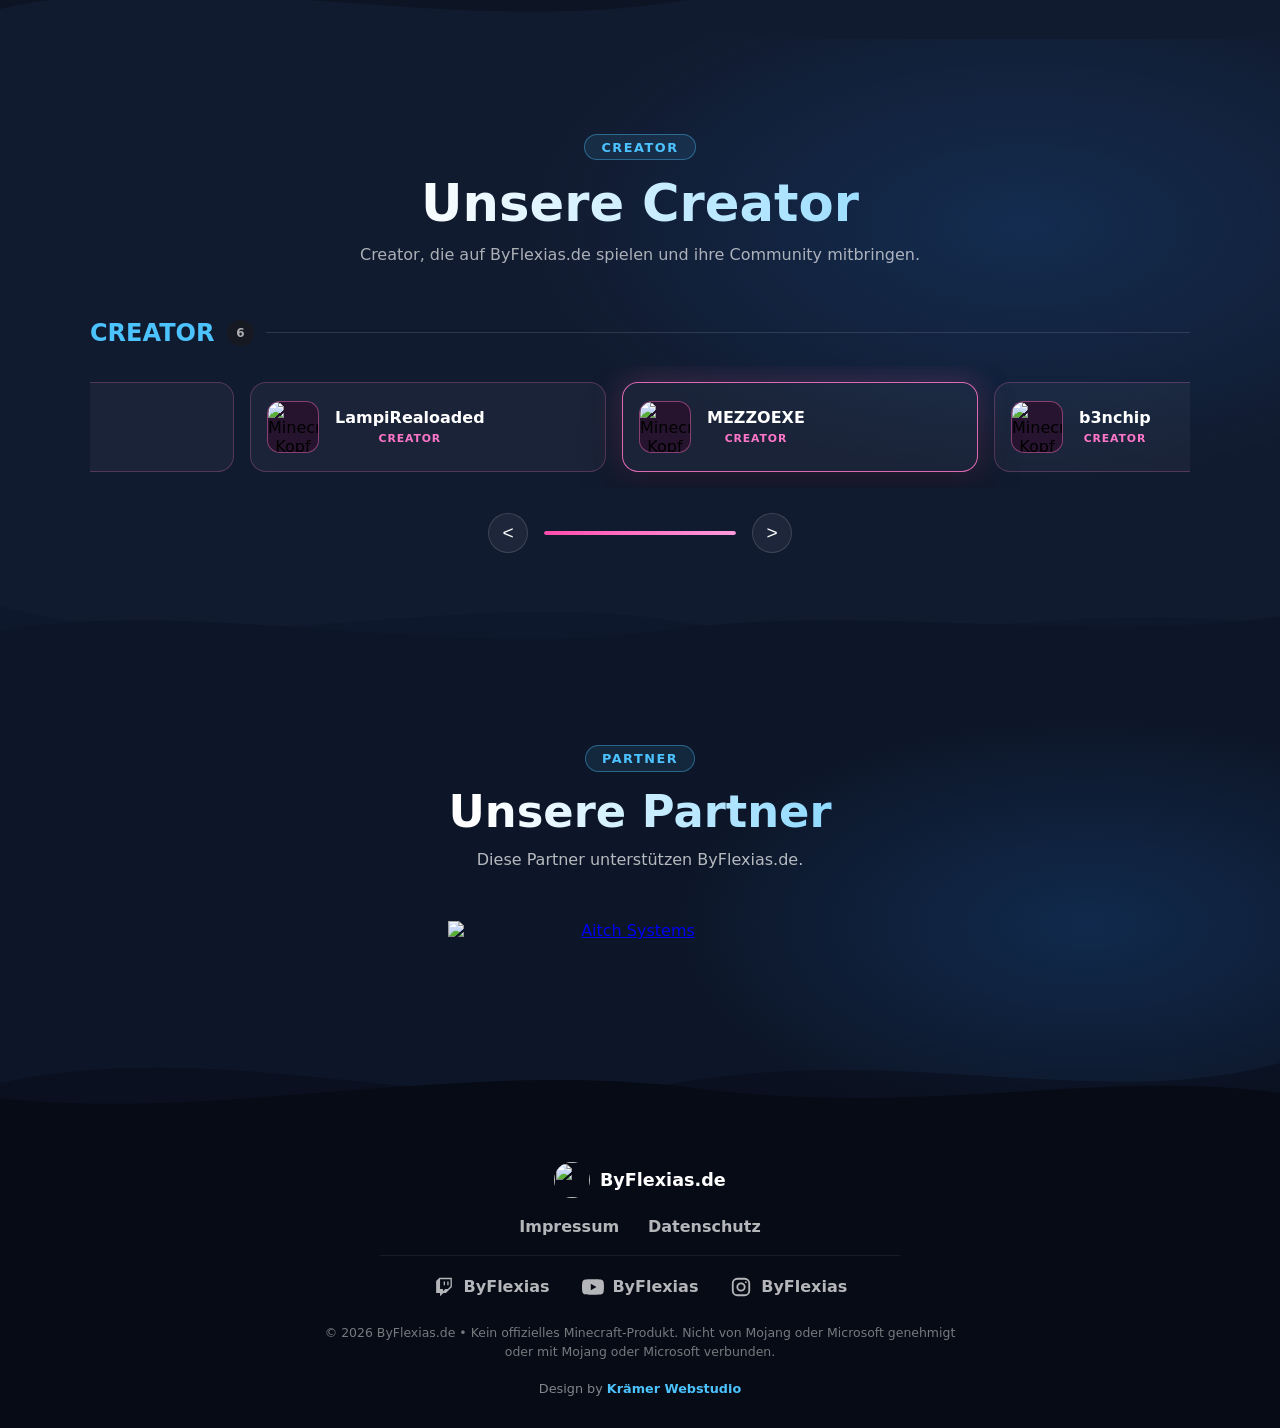
==== commit e198e48c: "Add files via upload" ====
--- a/index.html
+++ b/index.html
@@ -190,6 +190,10 @@
                 <img src="assets/logo-192.png" width="36" height="36" alt="">
                 <span>ByFlexias.de</span>
             </a>
+            <ul class="footer-links" aria-label="Rechtliches">
+                <li><a href="Impressum.html">Impressum</a></li>
+                <li><a href="Datenschutz.html">Datenschutz</a></li>
+            </ul>
             <!-- Profil-Links sind aus dem Namen ByFlexias abgeleitet, bitte prüfen -->
             <ul class="footer-social">
                 <li><a href="https://www.twitch.tv/byflexias" target="_blank" rel="noopener" aria-label="Twitch: ByFlexias">
--- a/style.css
+++ b/style.css
@@ -781,6 +781,52 @@
     color: #fff;
 }
 
+.legal-main {
+    min-height: calc(100vh - 65px);
+    padding: 4rem 1.5rem;
+    background:
+        radial-gradient(600px 300px at 15% 0, rgba(76, 195, 255, 0.1), transparent 70%),
+        var(--bg);
+}
+
+.legal-content {
+    max-width: 860px;
+    margin: 0 auto;
+    padding: clamp(1.5rem, 5vw, 3.5rem);
+    border: 1px solid rgba(255, 255, 255, 0.08);
+    border-radius: 1rem;
+    background: rgba(255, 255, 255, 0.035);
+    color: rgba(255, 255, 255, 0.8);
+    line-height: 1.7;
+}
+
+.legal-content .modes-eyebrow {
+    margin: 0 0 0.5rem;
+}
+
+.legal-content .modes-title {
+    margin: 0 0 2rem;
+}
+
+.legal-content h2 {
+    margin: 2rem 0 0.6rem;
+    color: #fff;
+    font-size: 1.2rem;
+}
+
+.legal-content p {
+    margin: 0 0 1rem;
+}
+
+.legal-content a {
+    color: var(--blue);
+    overflow-wrap: anywhere;
+}
+
+.legal-footer {
+    margin-top: 0;
+}
+
 /* Promo-Karte */
 .promo {
     position: fixed;
